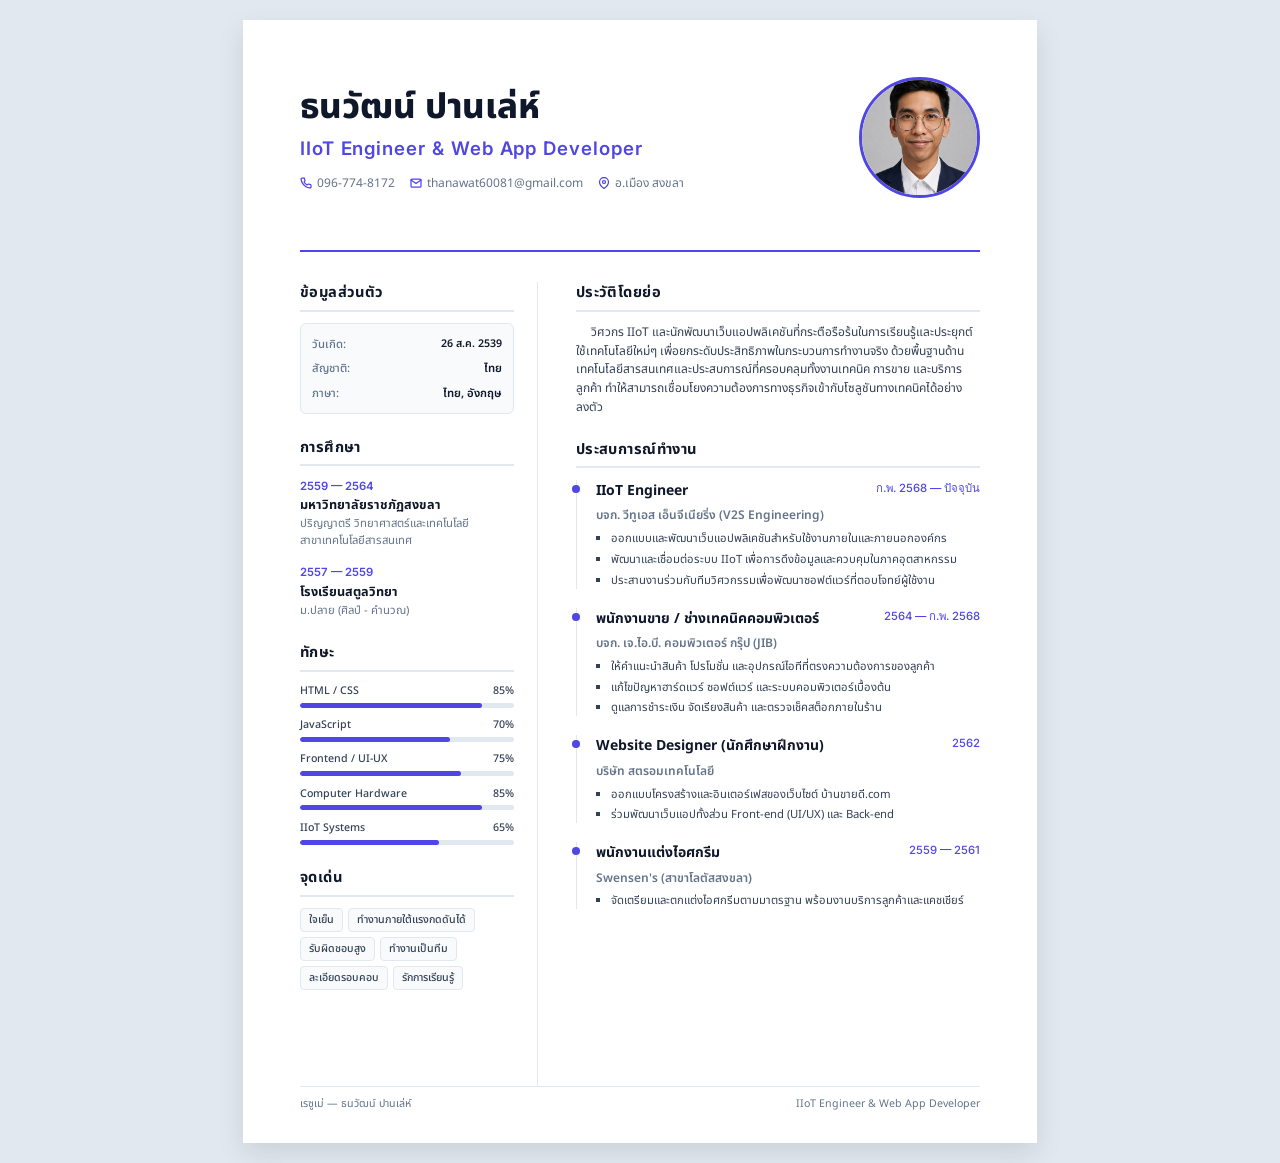
==== resume-a4.html @ e99da999 "Initial commit: resume website (single-page A4 PDF, no certificates) Co-Authored-By: Claude Opus 4.8" ====
<!DOCTYPE html>
<html lang="th">
<head>
    <meta charset="UTF-8">
    <meta name="viewport" content="width=device-width, initial-scale=1.0">
    <meta name="description" content="Resume (A4 Print-Ready, 1 Page) - ธนวัฒน์ ปานเล่ห์">
    <title>ธนวัฒน์ ปานเล่ห์ — Resume (A4)</title>
    <link rel="stylesheet" href="style-a4.css">
</head>
<body>

    <!-- ================= SINGLE PAGE ================= -->
    <div class="page">
        <!-- Header Section -->
        <header class="header">
            <div class="header-left">
                <h1 class="name">ธนวัฒน์ ปานเล่ห์</h1>
                <div class="title">IIoT Engineer & Web App Developer</div>
                <div class="contact-row">
                    <div class="contact-item">
                        <svg width="12" height="12" viewBox="0 0 24 24" fill="none" stroke="currentColor" stroke-width="2.5" stroke-linecap="round" stroke-linejoin="round"><path d="M22 16.92v3a2 2 0 0 1-2.18 2 19.79 19.79 0 0 1-8.63-3.07 19.5 19.5 0 0 1-6-6 19.79 19.79 0 0 1-3.07-8.67A2 2 0 0 1 4.11 2h3a2 2 0 0 1 2 1.72 12.84 12.84 0 0 0 .7 2.81 2 2 0 0 1-.45 2.11L8.09 9.91a16 16 0 0 0 6 6l1.27-1.27a2 2 0 0 1 2.11-.45 12.84 12.84 0 0 0 2.81.7A2 2 0 0 1 22 16.92z"/></svg>
                        <span>096-774-8172</span>
                    </div>
                    <div class="contact-item">
                        <svg width="12" height="12" viewBox="0 0 24 24" fill="none" stroke="currentColor" stroke-width="2.5" stroke-linecap="round" stroke-linejoin="round"><path d="M4 4h16c1.1 0 2 .9 2 2v12c0 1.1-.9 2-2 2H4c-1.1 0-2-.9-2-2V6c0-1.1.9-2 2-2z"/><polyline points="22,6 12,13 2,6"/></svg>
                        <span>thanawat60081@gmail.com</span>
                    </div>
                    <div class="contact-item">
                        <svg width="12" height="12" viewBox="0 0 24 24" fill="none" stroke="currentColor" stroke-width="2.5" stroke-linecap="round" stroke-linejoin="round"><path d="M21 10c0 7-9 13-9 13s-9-6-9-13a9 9 0 0 1 18 0z"/><circle cx="12" cy="10" r="3"/></svg>
                        <span>อ.เมือง สงขลา</span>
                    </div>
                </div>
            </div>
            <div class="header-right">
                <img src="profile.jpg" alt="ธนวัฒน์ ปานเล่ห์" class="profile-img">
            </div>
        </header>

        <!-- Main Body Grid -->
        <div class="main-grid">
            <!-- Sidebar (Left) -->
            <aside class="sidebar">
                <!-- Info Section -->
                <section class="section">
                    <h2 class="section-title">ข้อมูลส่วนตัว</h2>
                    <div class="info-box">
                        <div class="info-box-item">
                            <span class="info-label">วันเกิด:</span>
                            <span class="info-value" style="font-size: 8pt;">26 ส.ค. 2539</span>
                        </div>
                        <div class="info-box-item">
                            <span class="info-label">สัญชาติ:</span>
                            <span class="info-value">ไทย</span>
                        </div>
                        <div class="info-box-item">
                            <span class="info-label">ภาษา:</span>
                            <span class="info-value">ไทย, อังกฤษ</span>
                        </div>
                    </div>
                </section>

                <!-- Education -->
                <section class="section">
                    <h2 class="section-title">การศึกษา</h2>
                    <div class="edu-item">
                        <div class="edu-year">2559 — 2564</div>
                        <div class="edu-school">มหาวิทยาลัยราชภัฏสงขลา</div>
                        <div class="edu-details">ปริญญาตรี วิทยาศาสตร์และเทคโนโลยี</div>
                        <div class="edu-details">สาขาเทคโนโลยีสารสนเทศ</div>
                    </div>
                    <div class="edu-item" style="margin-top: 2.5mm;">
                        <div class="edu-year">2557 — 2559</div>
                        <div class="edu-school">โรงเรียนสตูลวิทยา</div>
                        <div class="edu-details">ม.ปลาย (ศิลป์ - คำนวณ)</div>
                    </div>
                </section>

                <!-- Skills -->
                <section class="section">
                    <h2 class="section-title">ทักษะ</h2>
                    <div class="skill-item">
                        <div class="skill-info"><span>HTML / CSS</span><span>85%</span></div>
                        <div class="skill-bar-bg"><div class="skill-bar-fill" style="width: 85%;"></div></div>
                    </div>
                    <div class="skill-item">
                        <div class="skill-info"><span>JavaScript</span><span>70%</span></div>
                        <div class="skill-bar-bg"><div class="skill-bar-fill" style="width: 70%;"></div></div>
                    </div>
                    <div class="skill-item">
                        <div class="skill-info"><span>Frontend / UI-UX</span><span>75%</span></div>
                        <div class="skill-bar-bg"><div class="skill-bar-fill" style="width: 75%;"></div></div>
                    </div>
                    <div class="skill-item">
                        <div class="skill-info"><span>Computer Hardware</span><span>85%</span></div>
                        <div class="skill-bar-bg"><div class="skill-bar-fill" style="width: 85%;"></div></div>
                    </div>
                    <div class="skill-item">
                        <div class="skill-info"><span>IIoT Systems</span><span>65%</span></div>
                        <div class="skill-bar-bg"><div class="skill-bar-fill" style="width: 65%;"></div></div>
                    </div>
                </section>

                <!-- Soft Skills / Strengths -->
                <section class="section" style="margin-bottom: 0;">
                    <h2 class="section-title">จุดเด่น</h2>
                    <div class="skill-tag-list">
                        <span class="skill-tag">ใจเย็น</span>
                        <span class="skill-tag">ทำงานภายใต้แรงกดดันได้</span>
                        <span class="skill-tag">รับผิดชอบสูง</span>
                        <span class="skill-tag">ทำงานเป็นทีม</span>
                        <span class="skill-tag">ละเอียดรอบคอบ</span>
                        <span class="skill-tag">รักการเรียนรู้</span>
                    </div>
                </section>
            </aside>

            <!-- Main Content (Right) -->
            <main class="content-main">
                <!-- About Me -->
                <section class="section">
                    <h2 class="section-title">ประวัติโดยย่อ</h2>
                    <p style="font-size: 9pt; color: var(--text-main); text-indent: 15px; line-height: 1.55;">
                        วิศวกร IIoT และนักพัฒนาเว็บแอปพลิเคชันที่กระตือรือร้นในการเรียนรู้และประยุกต์ใช้เทคโนโลยีใหม่ๆ เพื่อยกระดับประสิทธิภาพในกระบวนการทำงานจริง ด้วยพื้นฐานด้านเทคโนโลยีสารสนเทศและประสบการณ์ที่ครอบคลุมทั้งงานเทคนิค การขาย และบริการลูกค้า ทำให้สามารถเชื่อมโยงความต้องการทางธุรกิจเข้ากับโซลูชันทางเทคนิคได้อย่างลงตัว
                    </p>
                </section>

                <!-- Experience -->
                <section class="section" style="margin-bottom: 0;">
                    <h2 class="section-title">ประสบการณ์ทำงาน</h2>

                    <div class="timeline-item">
                        <div class="timeline-dot"></div>
                        <div class="timeline-header">
                            <span class="job-title">IIoT Engineer</span>
                            <span class="job-date">ก.พ. 2568 — ปัจจุบัน</span>
                        </div>
                        <div class="job-company">บจก. วีทูเอส เอ็นจีเนียริ่ง (V2S Engineering)</div>
                        <ul class="job-desc">
                            <li>ออกแบบและพัฒนาเว็บแอปพลิเคชันสำหรับใช้งานภายในและภายนอกองค์กร</li>
                            <li>พัฒนาและเชื่อมต่อระบบ IIoT เพื่อการดึงข้อมูลและควบคุมในภาคอุตสาหกรรม</li>
                            <li>ประสานงานร่วมกับทีมวิศวกรรมเพื่อพัฒนาซอฟต์แวร์ที่ตอบโจทย์ผู้ใช้งาน</li>
                        </ul>
                    </div>

                    <div class="timeline-item">
                        <div class="timeline-dot"></div>
                        <div class="timeline-header">
                            <span class="job-title">พนักงานขาย / ช่างเทคนิคคอมพิวเตอร์</span>
                            <span class="job-date">2564 — ก.พ. 2568</span>
                        </div>
                        <div class="job-company">บจก. เจ.ไอ.บี. คอมพิวเตอร์ กรุ๊ป (JIB)</div>
                        <ul class="job-desc">
                            <li>ให้คำแนะนำสินค้า โปรโมชั่น และอุปกรณ์ไอทีที่ตรงความต้องการของลูกค้า</li>
                            <li>แก้ไขปัญหาฮาร์ดแวร์ ซอฟต์แวร์ และระบบคอมพิวเตอร์เบื้องต้น</li>
                            <li>ดูแลการชำระเงิน จัดเรียงสินค้า และตรวจเช็คสต็อกภายในร้าน</li>
                        </ul>
                    </div>

                    <div class="timeline-item">
                        <div class="timeline-dot"></div>
                        <div class="timeline-header">
                            <span class="job-title">Website Designer (นักศึกษาฝึกงาน)</span>
                            <span class="job-date">2562</span>
                        </div>
                        <div class="job-company">บริษัท สตรอมเทคโนโลยี</div>
                        <ul class="job-desc">
                            <li>ออกแบบโครงสร้างและอินเตอร์เฟสของเว็บไซต์ บ้านขายดี.com</li>
                            <li>ร่วมพัฒนาเว็บแอปทั้งส่วน Front-end (UI/UX) และ Back-end</li>
                        </ul>
                    </div>

                    <div class="timeline-item">
                        <div class="timeline-dot"></div>
                        <div class="timeline-header">
                            <span class="job-title">พนักงานแต่งไอศกรีม</span>
                            <span class="job-date">2559 — 2561</span>
                        </div>
                        <div class="job-company">Swensen's (สาขาโลตัสสงขลา)</div>
                        <ul class="job-desc">
                            <li>จัดเตรียมและตกแต่งไอศกรีมตามมาตรฐาน พร้อมงานบริการลูกค้าและแคชเชียร์</li>
                        </ul>
                    </div>
                </section>
            </main>
        </div>

        <div class="page-footer">
            <span>เรซูเม่ — ธนวัฒน์ ปานเล่ห์</span>
            <span>IIoT Engineer & Web App Developer</span>
        </div>
    </div>

</body>
</html>
---- style-a4.css ----
/* ===== Google Fonts ===== */
@import url('https://fonts.googleapis.com/css2?family=Inter:wght@300;400;500;600;700;800&family=Noto+Sans+Thai:wght@300;400;500;600;700;800&display=swap');

/* ===== Core Styles & Reset ===== */
:root {
    --primary: #0f172a;       /* Deep slate */
    --accent: #4f46e5;        /* Indigo */
    --accent-light: #818cf8;  /* Light Indigo */
    --text-main: #334155;     /* Slate text */
    --text-dark: #0f172a;     /* Bold text */
    --text-muted: #64748b;    /* Secondary text */
    --bg-light: #f8fafc;      /* Background for cards */
    --border: #e2e8f0;        /* Borders */
    --font-th: 'Noto Sans Thai', sans-serif;
    --font-en: 'Inter', sans-serif;
}

* {
    margin: 0;
    padding: 0;
    box-sizing: border-box;
}

body {
    background: #e2e8f0;
    font-family: var(--font-th);
    color: var(--text-main);
    line-height: 1.5;
    -webkit-print-color-adjust: exact;
    print-color-adjust: exact;
}

/* ===== A4 Page Definition ===== */
.page {
    width: 210mm;
    height: 297mm;
    background: #ffffff;
    margin: 20px auto;
    padding: 15mm;
    box-shadow: 0 10px 25px rgba(0, 0, 0, 0.1);
    position: relative;
    overflow: hidden;
    display: flex;
    flex-direction: column;
}

/* Header style */
.header {
    display: flex;
    align-items: center;
    justify-content: space-between;
    border-bottom: 2px solid var(--accent);
    padding-bottom: 12mm;
    margin-bottom: 8mm;
}

.header-left {
    flex: 1;
}

.name {
    font-size: 26pt;
    font-weight: 800;
    color: var(--text-dark);
    line-height: 1.1;
    margin-bottom: 2mm;
}

.title {
    font-family: var(--font-en);
    font-size: 14pt;
    font-weight: 600;
    color: var(--accent);
    letter-spacing: 0.05em;
    margin-bottom: 3mm;
}

.contact-row {
    display: flex;
    gap: 15px;
    font-size: 9pt;
    color: var(--text-muted);
}

.contact-item {
    display: flex;
    align-items: center;
    gap: 5px;
}

.contact-item svg {
    color: var(--accent);
    width: 12px;
    height: 12px;
}

.header-right {
    margin-left: 20px;
}

.profile-img {
    width: 32mm;
    height: 32mm;
    border-radius: 50%;
    object-fit: cover;
    border: 3px solid var(--accent);
}

/* Main Layout: 2 Columns */
.main-grid {
    display: grid;
    grid-template-columns: 63mm 1fr;
    gap: 8mm;
    flex: 1;
}

.sidebar {
    border-right: 1px solid var(--border);
    padding-right: 6mm;
}

.content-main {
    padding-left: 2mm;
}

/* Section styling */
.section {
    margin-bottom: 6mm;
}

.section-title {
    font-size: 11pt;
    font-weight: 700;
    color: var(--text-dark);
    border-bottom: 2px solid var(--border);
    padding-bottom: 1.5mm;
    margin-bottom: 3mm;
    text-transform: uppercase;
    letter-spacing: 0.03em;
    display: flex;
    align-items: center;
    gap: 8px;
}

.section-title-icon {
    color: var(--accent);
    font-size: 12pt;
}

/* Timeline items */
.timeline-item {
    position: relative;
    padding-left: 5mm;
    border-left: 1.5px solid var(--border);
    margin-bottom: 5mm;
}

.timeline-item:last-child {
    margin-bottom: 0;
}

.timeline-dot {
    position: absolute;
    left: -4.5px;
    top: 5px;
    width: 8px;
    height: 8px;
    border-radius: 50%;
    background: var(--accent);
}

.timeline-header {
    display: flex;
    justify-content: space-between;
    align-items: flex-start;
    margin-bottom: 1.5mm;
}

.job-title {
    font-size: 10.5pt;
    font-weight: 700;
    color: var(--text-dark);
}

.job-date {
    font-family: var(--font-en);
    font-size: 8.5pt;
    font-weight: 500;
    color: var(--accent);
    white-space: nowrap;
}

.job-company {
    font-size: 9pt;
    font-weight: 600;
    color: var(--text-muted);
    margin-bottom: 1.5mm;
}

.job-desc {
    font-size: 8.5pt;
    color: var(--text-main);
    padding-left: 3px;
}

.job-desc li {
    margin-bottom: 1mm;
    list-style-type: square;
    margin-left: 12px;
}

/* Skills styling */
.skill-group {
    margin-bottom: 4mm;
}

.skill-group-title {
    font-size: 9.5pt;
    font-weight: 700;
    color: var(--text-dark);
    margin-bottom: 2mm;
}

.skill-tag-list {
    display: flex;
    flex-wrap: wrap;
    gap: 5px;
}

.skill-tag {
    font-size: 8pt;
    background: var(--bg-light);
    border: 1px solid var(--border);
    padding: 3px 8px;
    border-radius: 4px;
    color: var(--text-main);
    font-weight: 500;
}

.skill-item {
    margin-bottom: 2.5mm;
}

.skill-info {
    display: flex;
    justify-content: space-between;
    font-size: 8pt;
    margin-bottom: 1mm;
    font-weight: 500;
}

.skill-bar-bg {
    height: 5px;
    background: var(--border);
    border-radius: 3px;
    overflow: hidden;
}

.skill-bar-fill {
    height: 100%;
    background: var(--accent);
    border-radius: 3px;
}

/* Info box styling */
.info-box {
    background: var(--bg-light);
    border-radius: 6px;
    padding: 3mm;
    border: 1px solid var(--border);
    font-size: 8.5pt;
}

.info-box-item {
    display: flex;
    justify-content: space-between;
    margin-bottom: 2mm;
}

.info-box-item:last-child {
    margin-bottom: 0;
}

.info-label {
    color: var(--text-muted);
    font-weight: 500;
}

.info-value {
    color: var(--text-dark);
    font-weight: 600;
}

/* Education styling */
.edu-item {
    margin-bottom: 4mm;
}

.edu-item:last-child {
    margin-bottom: 0;
}

.edu-year {
    font-family: var(--font-en);
    font-size: 8.5pt;
    font-weight: 600;
    color: var(--accent);
    margin-bottom: 0.5mm;
}

.edu-school {
    font-size: 9.5pt;
    font-weight: 700;
    color: var(--text-dark);
}

.edu-details {
    font-size: 8.5pt;
    color: var(--text-muted);
}

/* Certifications Layout on page 2 */
.cert-main-box {
    background: linear-gradient(135deg, rgba(79, 70, 229, 0.05) 0%, rgba(129, 140, 248, 0.05) 100%);
    border: 1.5px solid rgba(79, 70, 229, 0.2);
    border-radius: 8px;
    padding: 4mm;
    margin-bottom: 5mm;
}

.cert-main-header {
    display: flex;
    align-items: center;
    gap: 10px;
    margin-bottom: 2mm;
}

.cert-main-title {
    font-size: 11pt;
    font-weight: 700;
    color: var(--accent);
}

.cert-main-desc {
    font-size: 8.5pt;
    color: var(--text-main);
    line-height: 1.5;
}

.cert-grid {
    display: grid;
    grid-template-columns: 1fr;
    gap: 3.5mm;
}

.cert-item {
    background: var(--bg-light);
    border: 1px solid var(--border);
    border-radius: 6px;
    padding: 3mm;
    display: flex;
    flex-direction: column;
    justify-content: center;
}

.cert-item-title {
    font-size: 9pt;
    font-weight: 700;
    color: var(--text-dark);
    margin-bottom: 1mm;
}

.cert-item-details {
    display: flex;
    justify-content: space-between;
    font-size: 8pt;
    color: var(--text-muted);
}

.cert-item-modules {
    font-size: 7.5pt;
    color: var(--accent);
    margin-top: 1mm;
    font-weight: 500;
}

/* Footer on page */
.page-footer {
    position: absolute;
    bottom: 8mm;
    left: 15mm;
    right: 15mm;
    display: flex;
    justify-content: space-between;
    font-size: 8pt;
    color: var(--text-muted);
    border-top: 1px solid var(--border);
    padding-top: 2.5mm;
}

/* ===== Print Optimization ===== */
@page {
    size: A4;
    margin: 0;
}

@media print {
    body {
        background: none;
    }
    .page {
        margin: 0;
        box-shadow: none;
        page-break-after: avoid;
    }
}
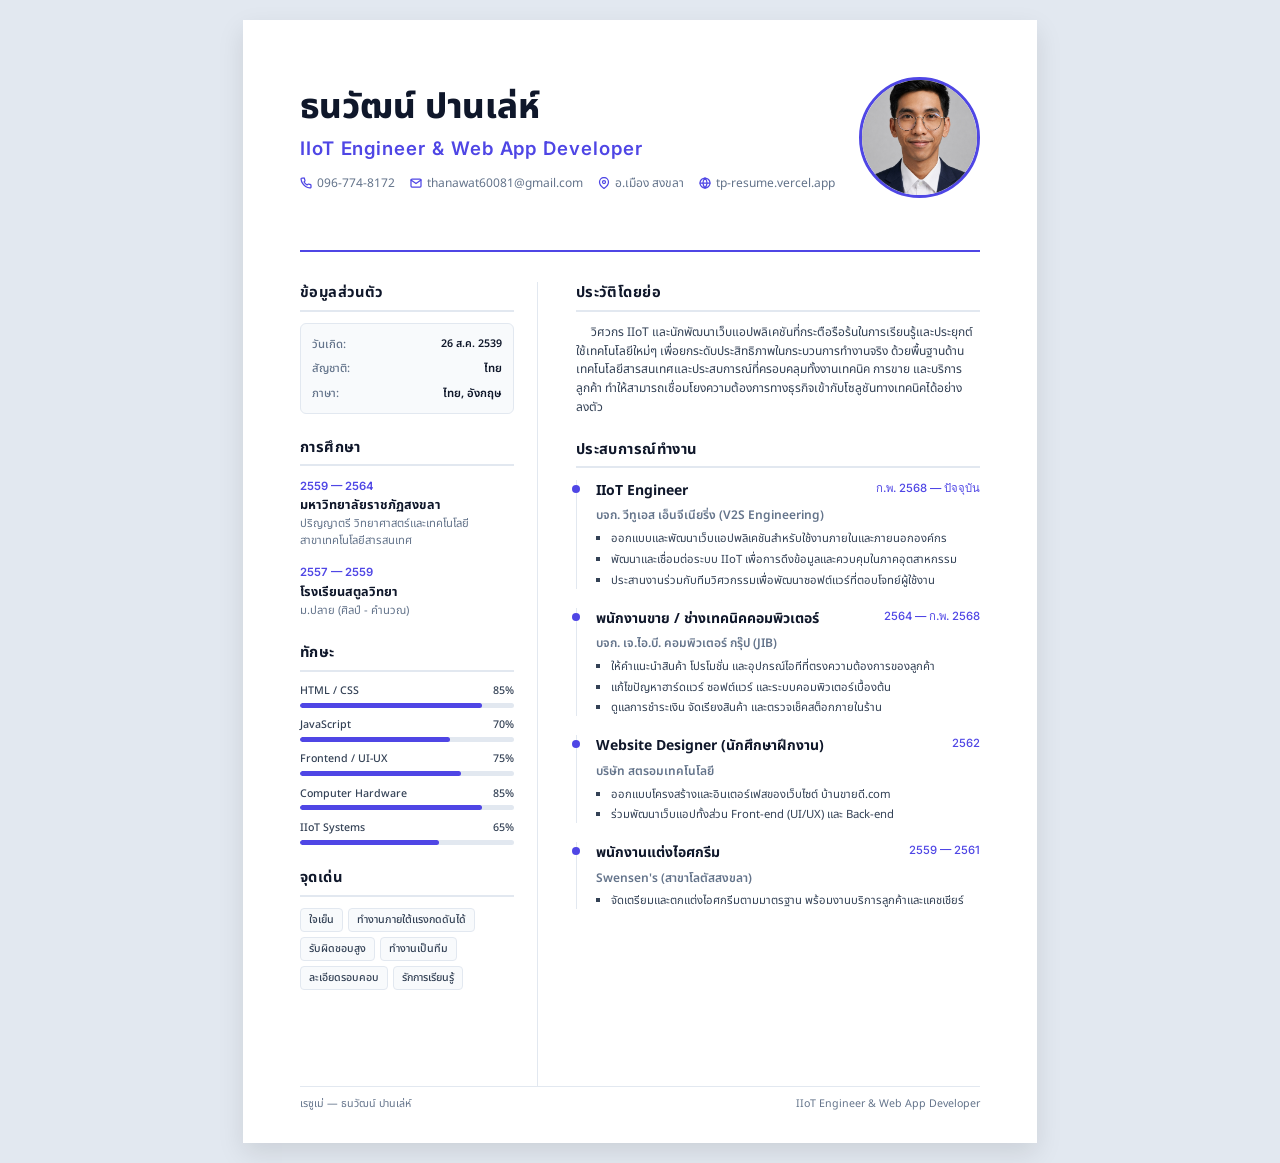
==== commit 468130a2: "Add website link to PDF resume (resume-a4.html) Add the live site URL (tp-resume.vercel.app) to the " ====
--- a/resume-a4.html
+++ b/resume-a4.html
@@ -28,6 +28,10 @@
                     <div class="contact-item">
                         <svg width="12" height="12" viewBox="0 0 24 24" fill="none" stroke="currentColor" stroke-width="2.5" stroke-linecap="round" stroke-linejoin="round"><path d="M21 10c0 7-9 13-9 13s-9-6-9-13a9 9 0 0 1 18 0z"/><circle cx="12" cy="10" r="3"/></svg>
                         <span>อ.เมือง สงขลา</span>
+                    </div>
+                    <div class="contact-item">
+                        <svg width="12" height="12" viewBox="0 0 24 24" fill="none" stroke="currentColor" stroke-width="2.5" stroke-linecap="round" stroke-linejoin="round"><circle cx="12" cy="12" r="10"/><line x1="2" y1="12" x2="22" y2="12"/><path d="M12 2a15.3 15.3 0 0 1 4 10 15.3 15.3 0 0 1-4 10 15.3 15.3 0 0 1-4-10 15.3 15.3 0 0 1 4-10z"/></svg>
+                        <a href="https://tp-resume.vercel.app" style="color: inherit; text-decoration: none;">tp-resume.vercel.app</a>
                     </div>
                 </div>
             </div>
